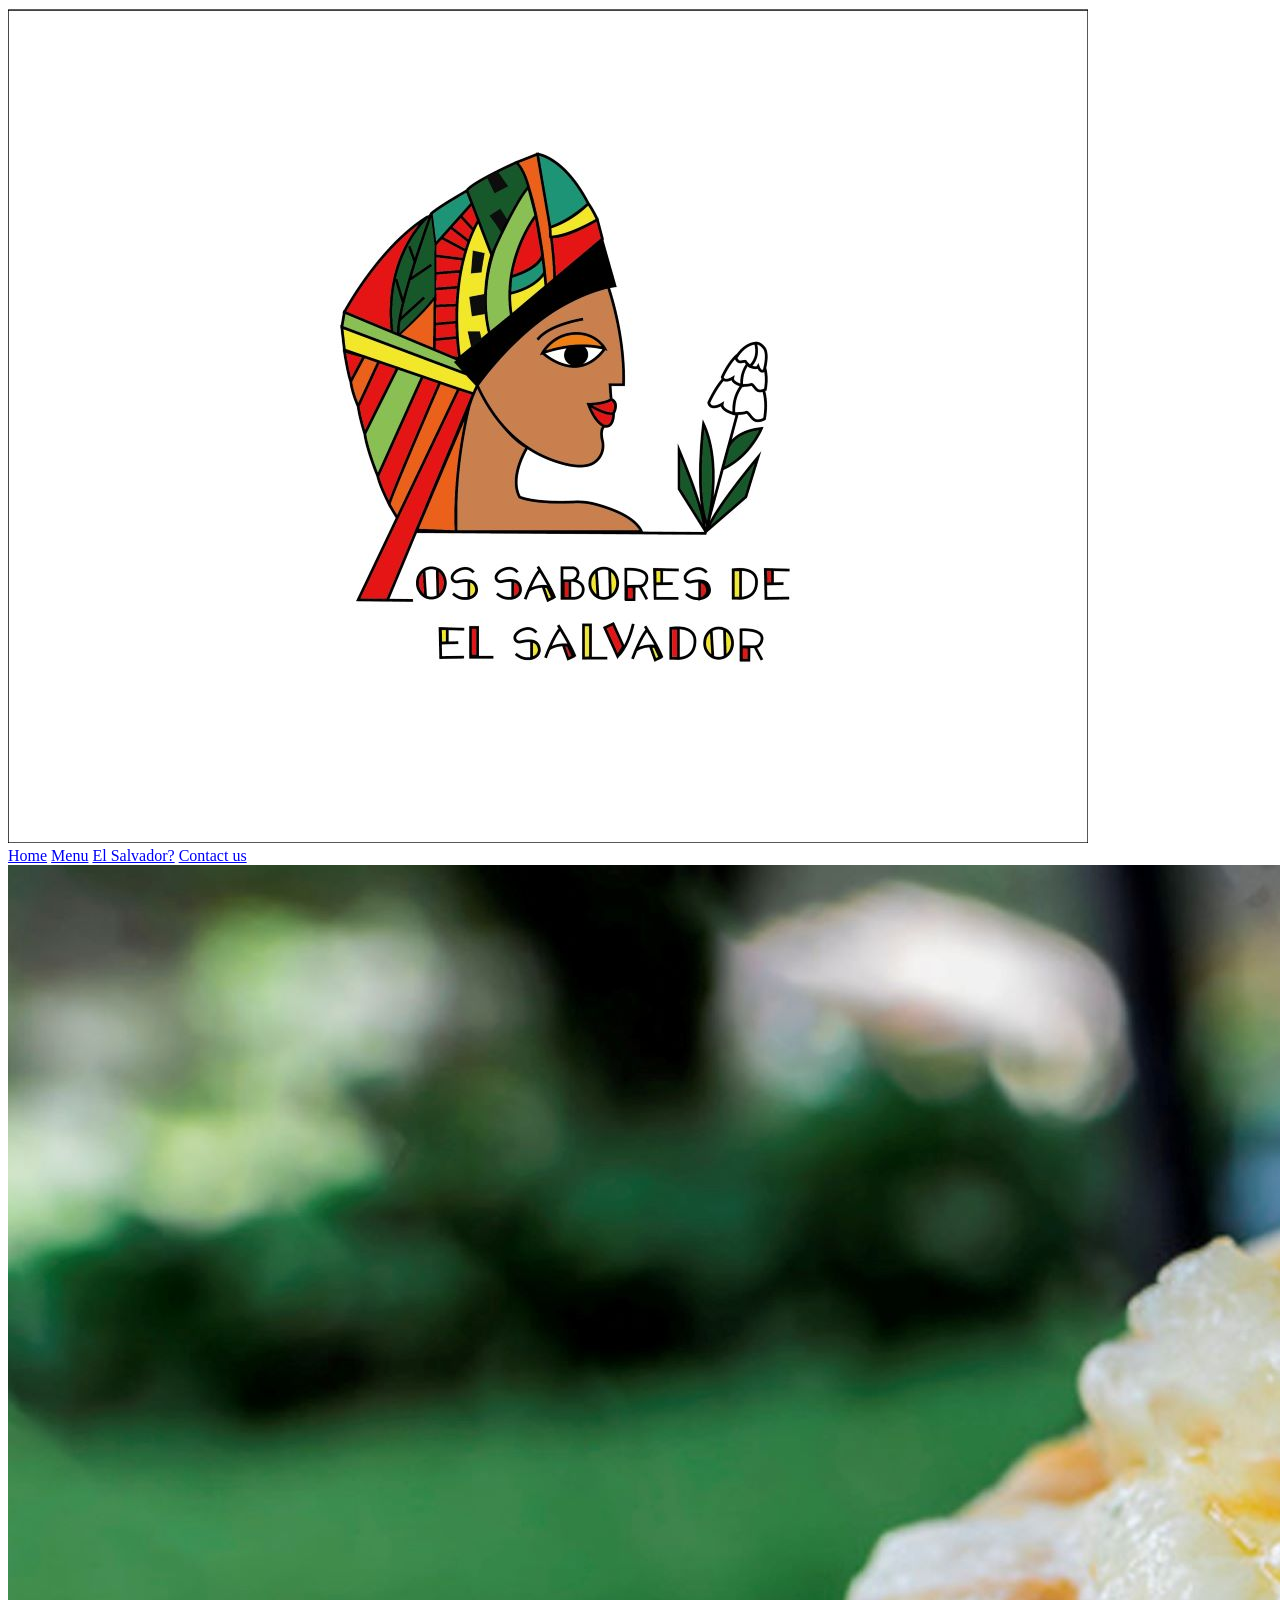
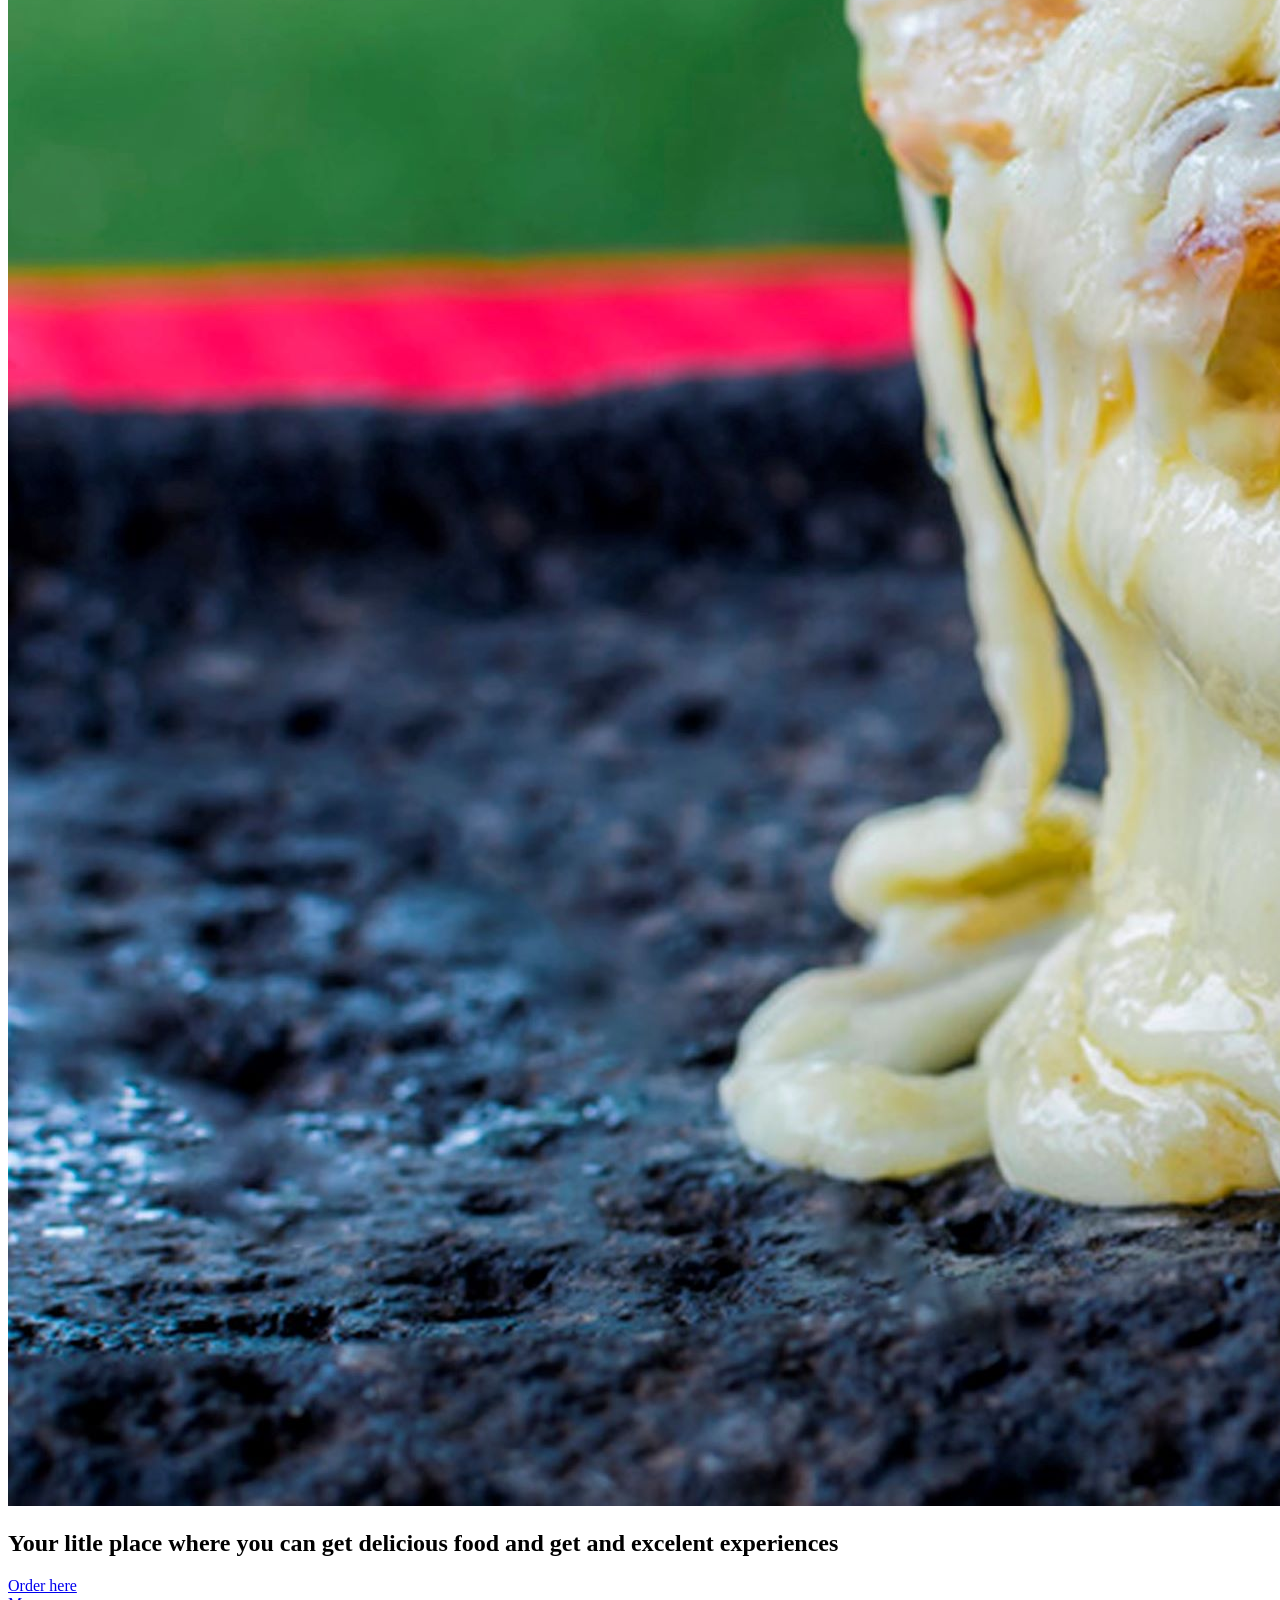
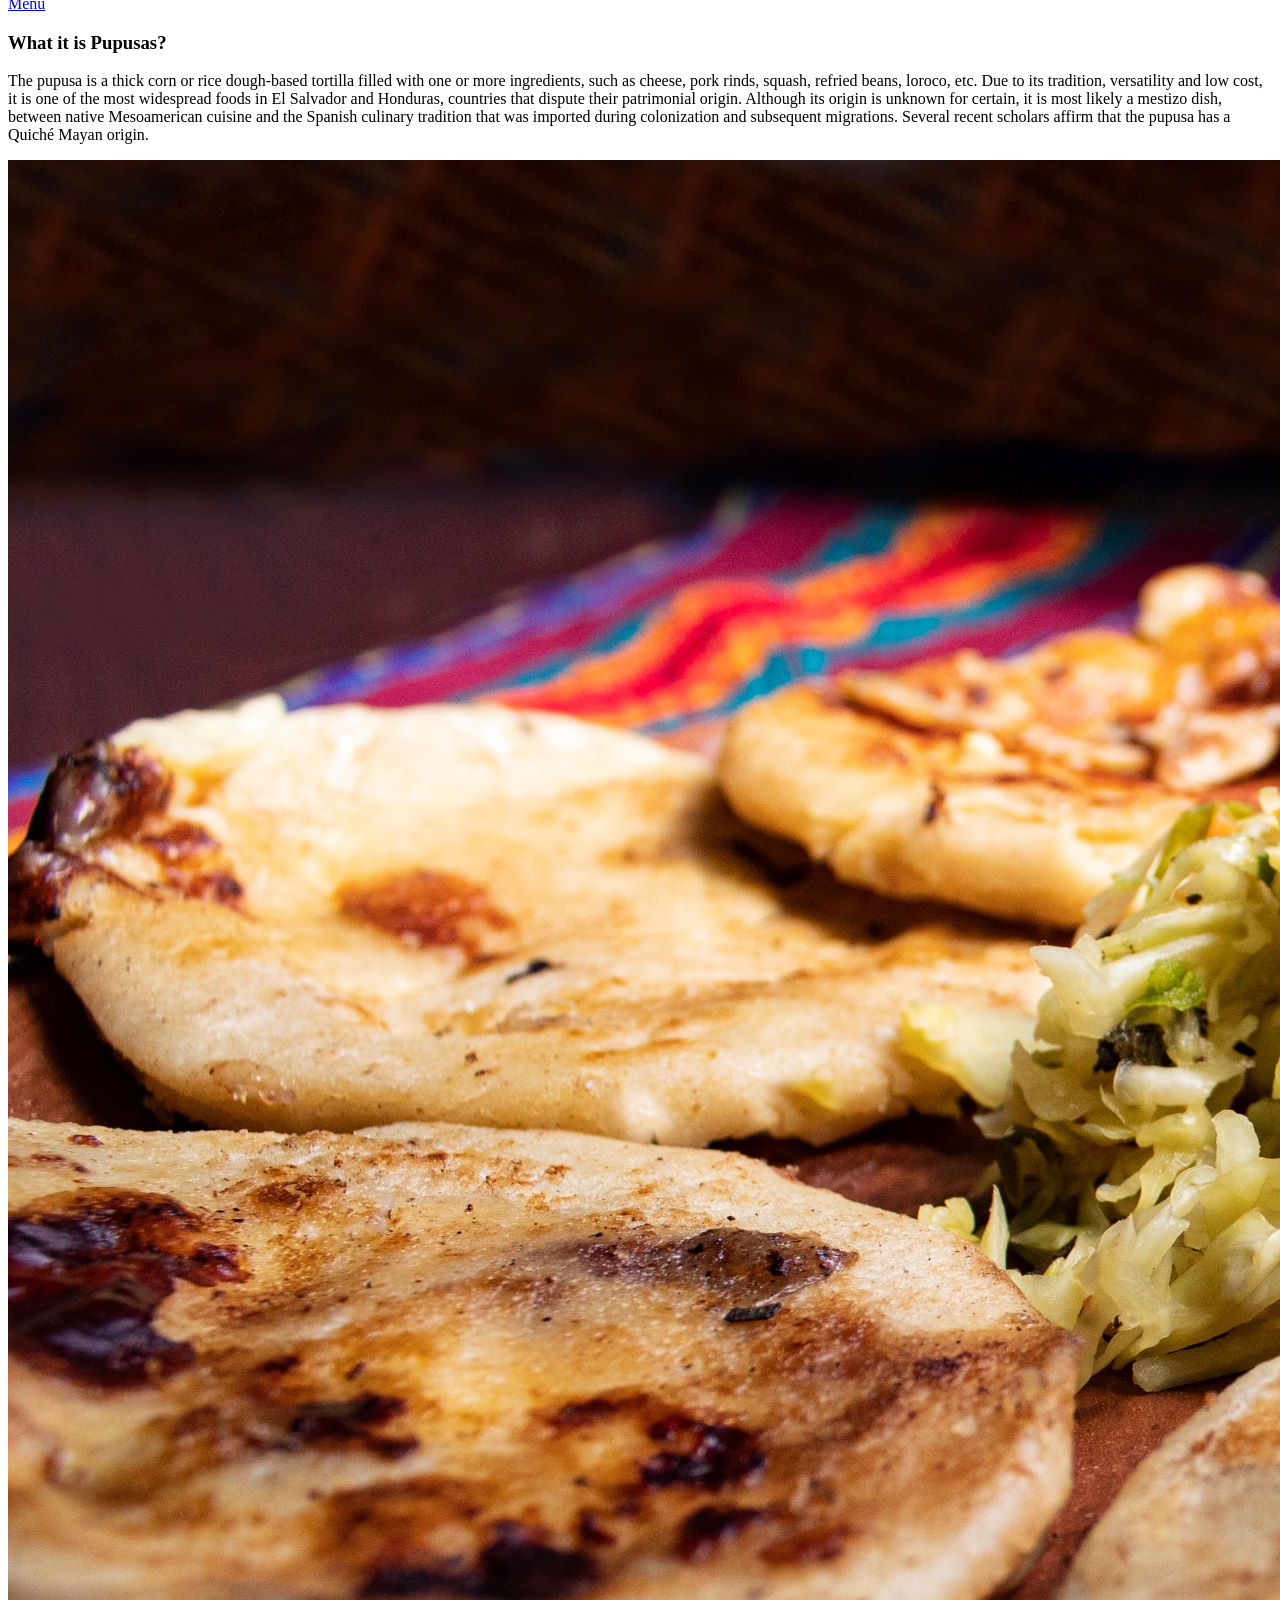
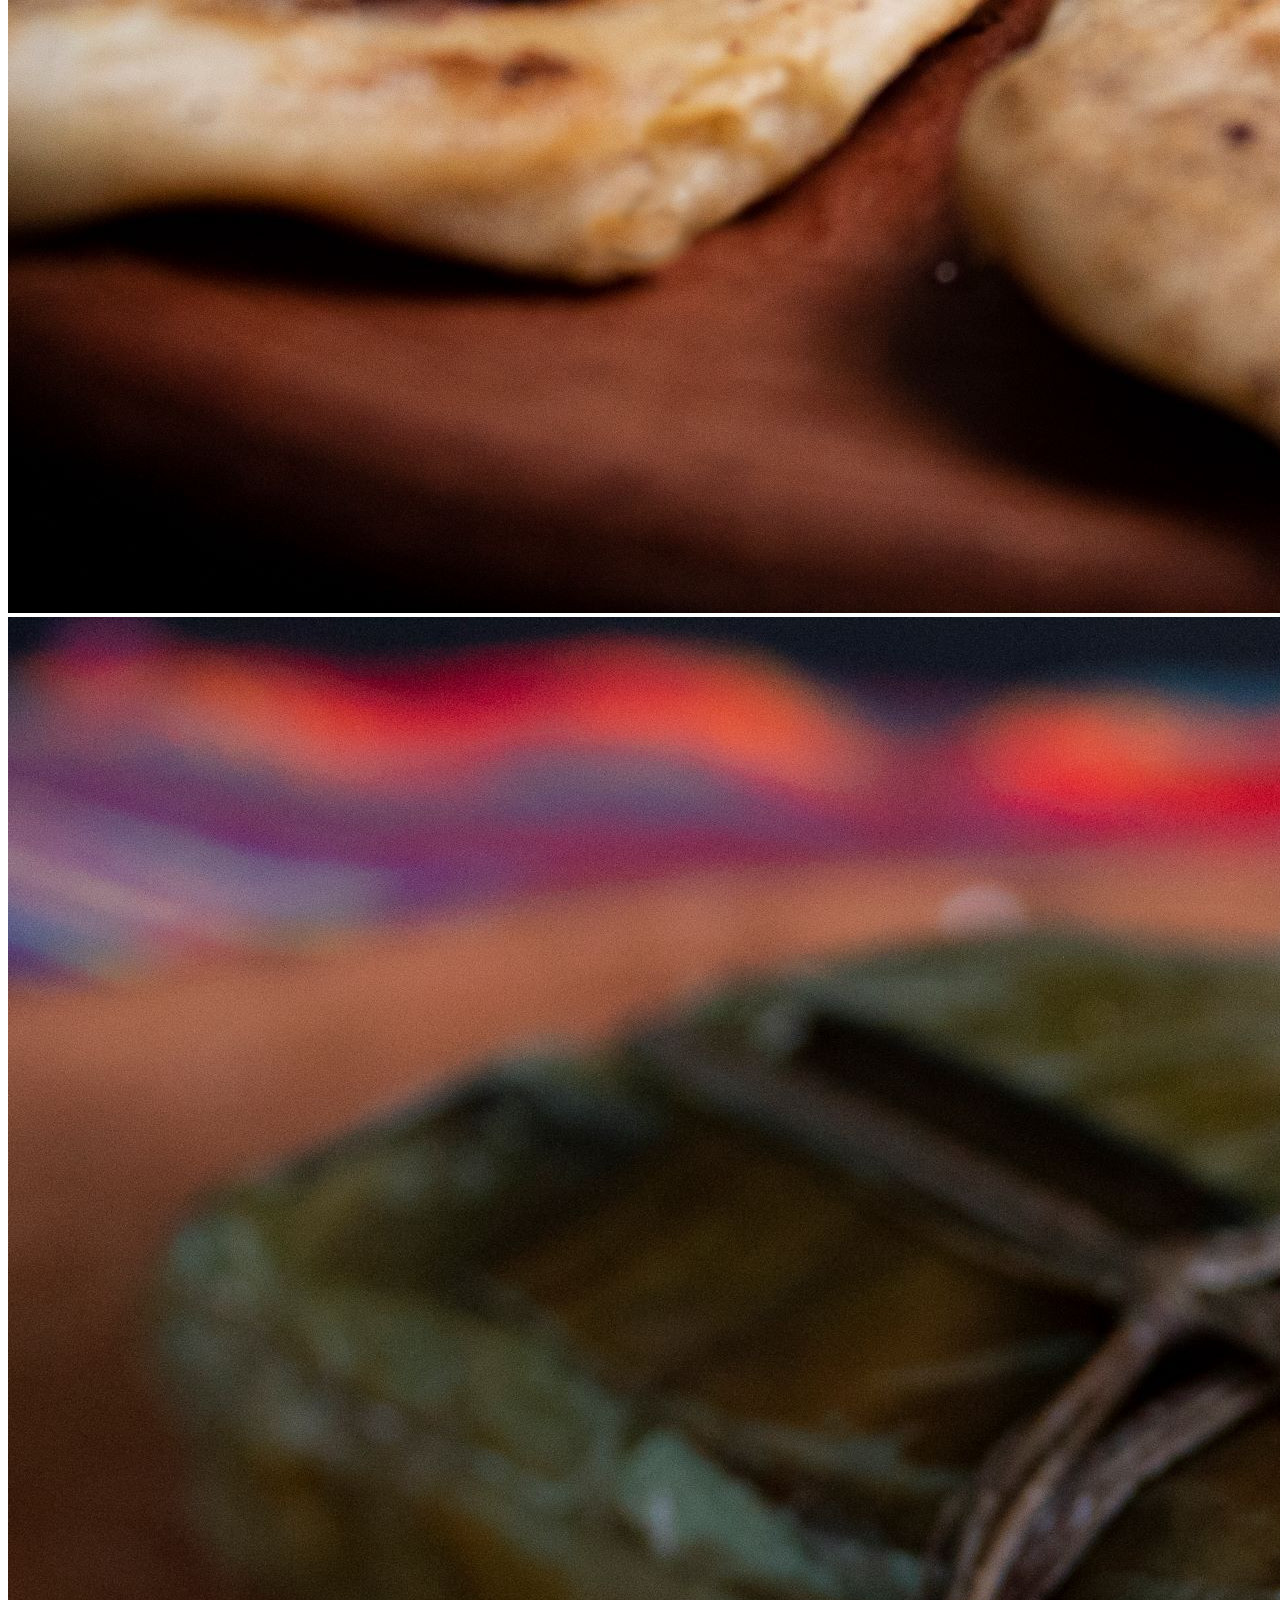
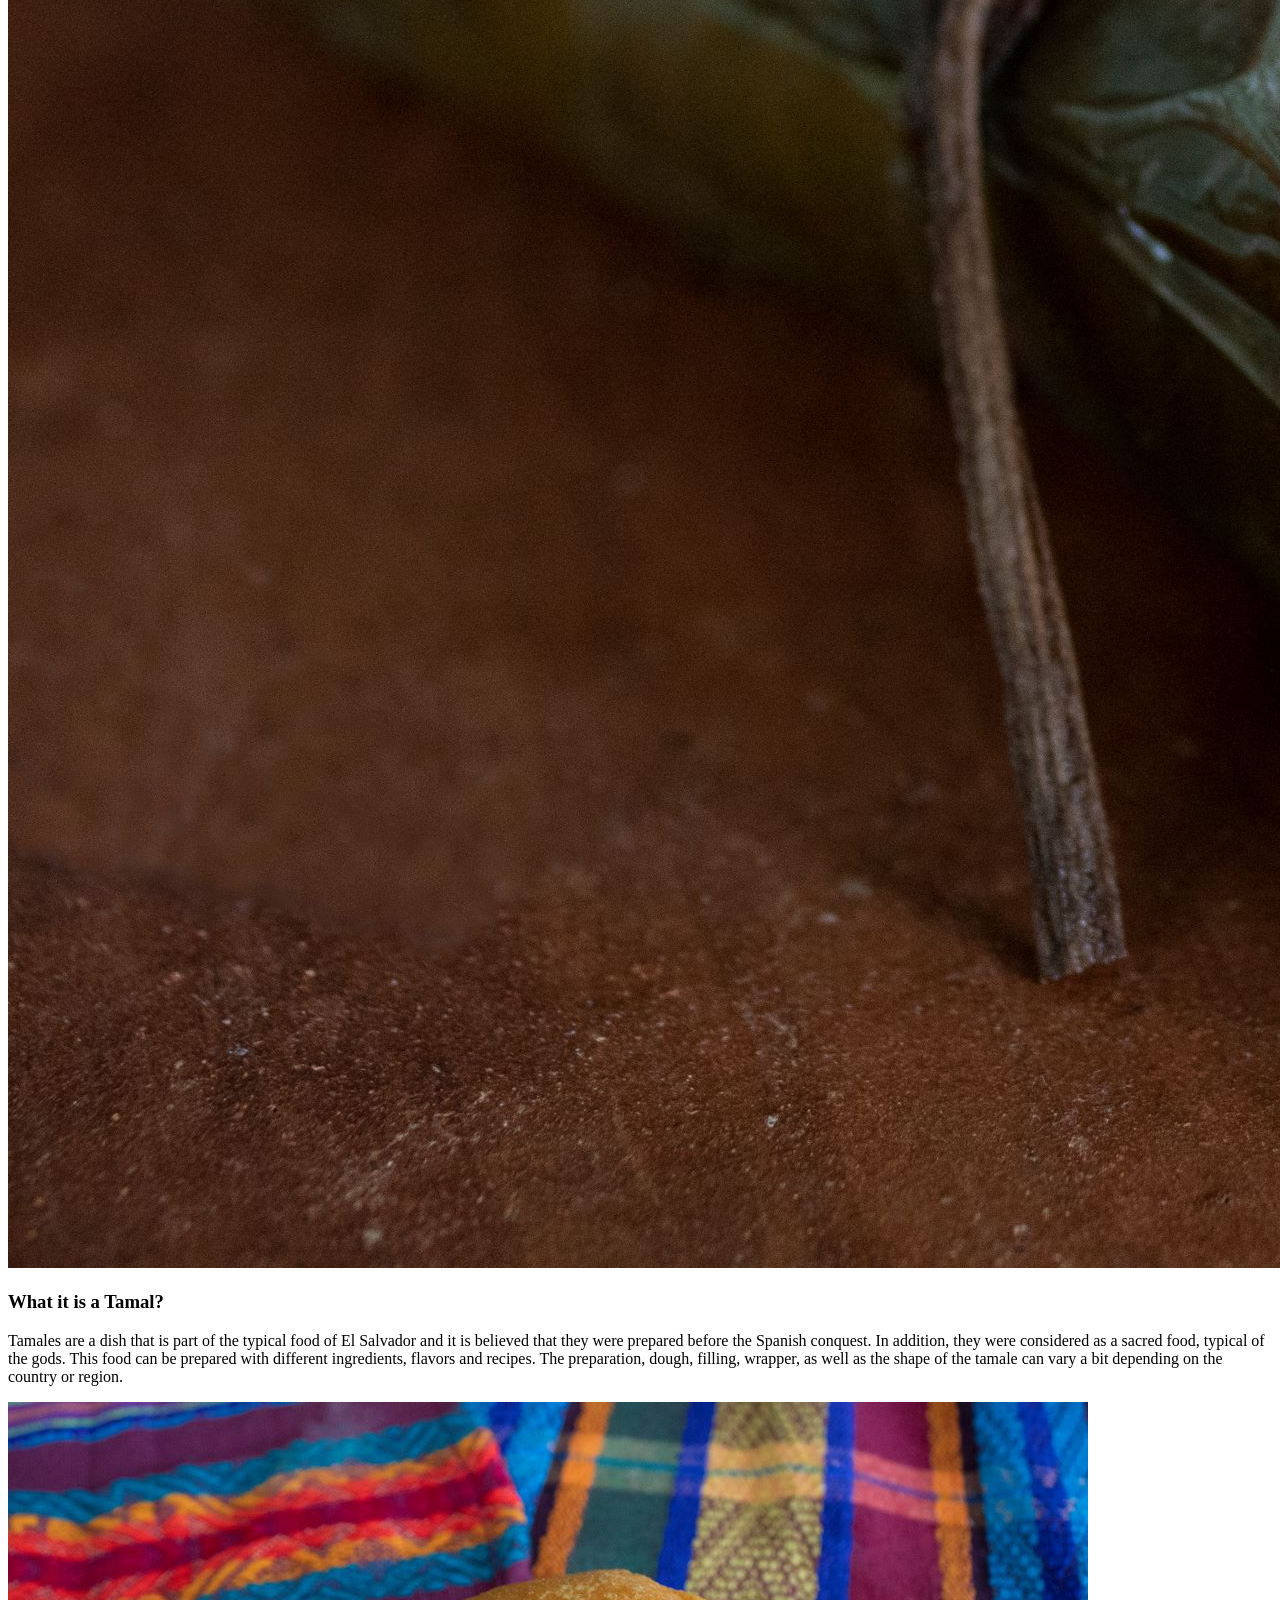
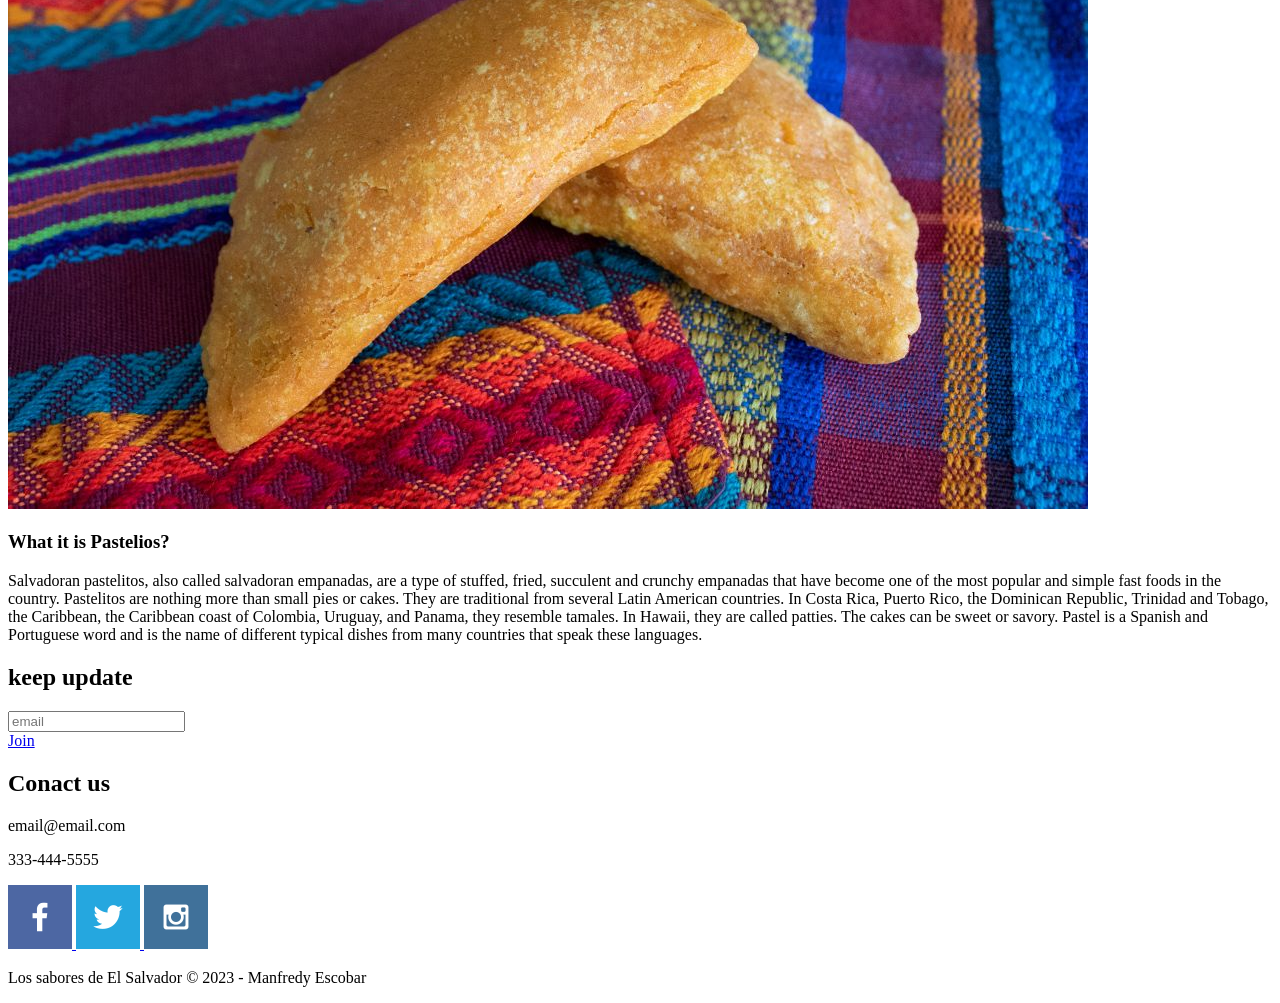
==== los_sabore_del_salvador/index.html @ 5ab83044 "week activity" ====
<!DOCTYPE html>
<html lang="en">
<head>
    <meta charset="UTF-8">
    <meta http-equiv="X-UA-Compatible" content="IE=edge" />
    <meta name="viewport" content="width=device-width, initial-scale=1.0">
    <title>Los Sabores de El Salvador</title>
    <link rel="stylesheet" href="styles/style.css">
</head>
<body>
    <div id="content">
        <header>
            <a href="index.html" id="logo_link">
                <img src="images/logo1.jpg" alt="logo_sabores">
            </a>
            <nav>
                <a href="index.html">Home</a>
                <a href="menu.html">Menu</a>
                <a href="salvador.html">El Salvador?</a>
                <a href="contactus.html">Contact us</a>
            </nav>
        </header>
        <div id="hero">
            <div id="hero-box">
                <img id="hero-img" src="images/pupusas-hero1.jpg" alt="chease pupusas"/>
            </div>
            <section id="hero-msg">
                <h1>Your litle place where you can get delicious food and get and excelent experiences</h1>
                <div class="button-box">
                    <a class="order" href="order-here.html">Order here</a>
                </div>
                <div class="button-box">
                    <a class="menu" href="menu.html">Menu</a>
                </div>
            </section>
        </div>
        <main class="home-grid">
            <section class="pupusas-descrip-card">
                <h3>What it is Pupusas?</h3>
                <p class="description-parra">
                    The pupusa is a thick corn or rice dough-based tortilla filled with one or more ingredients, such as cheese, pork rinds, squash, refried beans, loroco, etc. Due to its tradition, versatility and low cost, it is one of the most widespread foods in El Salvador and Honduras, countries that dispute their patrimonial origin. Although its origin is unknown for certain, it is most likely a mestizo dish, between native Mesoamerican cuisine and the Spanish culinary tradition that was imported during colonization and subsequent migrations. Several recent scholars affirm that the pupusa has a Quiché Mayan origin.
                </p>
            </section>
            <section class="card-img">
                <img src="images/pupusas1.jpg" alt="pupusas">
            </section>
            <section class="card-img">
                <img src="images/tamal-chicken1.jpg" alt="tamal">
            </section>
            <section class="tamal-descrip-card">
                <h3>What it is a Tamal?</h3>
                <p class="description-parra">
                    Tamales are a dish that is part of the typical food of El Salvador and it is believed that they were prepared before the Spanish conquest. In addition, they were considered as a sacred food, typical of the gods.
                    This food can be prepared with different ingredients, flavors and recipes. The preparation, dough, filling, wrapper, as well as the shape of the tamale can vary a bit depending on the country or region.
                </p>
            </section>
            <section class="card-img">
                <img src="images/pastelitos1.jpg" alt="tamal">
            </section>
            <section class="pastelito-descrip-card">
                <h3>What it is Pastelios?</h3>
                <p class="description-parra">
                    Salvadoran pastelitos, also called salvadoran empanadas, are a type of stuffed, fried, succulent and crunchy empanadas that have become one of the most popular and simple fast foods in the country.
                    Pastelitos are nothing more than small pies or cakes.

                    They are traditional from several Latin American countries. In Costa Rica, Puerto Rico, the Dominican Republic, Trinidad and Tobago, the Caribbean, the Caribbean coast of Colombia, Uruguay, and Panama, they resemble tamales.

                    In Hawaii, they are called patties.

                    The cakes can be sweet or savory.

                    Pastel is a Spanish and Portuguese word and is the name of different typical dishes from many countries that speak these languages.
                </p>
            </section>
        </main>
        <footer>
            <div class="keep-updae">
                <h2>keep update</h2>
            <input type="email" name="email" id="get-email" placeholder="email">
            <div class="button-box">
                <a class="menu" href="#">Join</a>
            </div>
            </div>
            <div class="contact">
                <h2>Conact us</h2>
                <p>email@email.com</p>
                <p>333-444-5555</p>
            </div>
            <div class="social">
                <a href="https://facebook.com" target="_blank">
                    <img src="images/facebook.png" alt="fb icon" />
                  </a>
                  <a href="https://twitter.com" target="_blank">
                    <img src="images/twitter.png" alt="twitter icon" />
                  </a>
                  <a href="https://instagram.com" target="_blank">
                    <img src="images/instagram.png" alt="instagram icon" />
                  </a>
            </div>
            <p>Los sabores de El Salvador &copy; 2023 - Manfredy Escobar</p>
        </footer>
    </div>
</body>
</html>
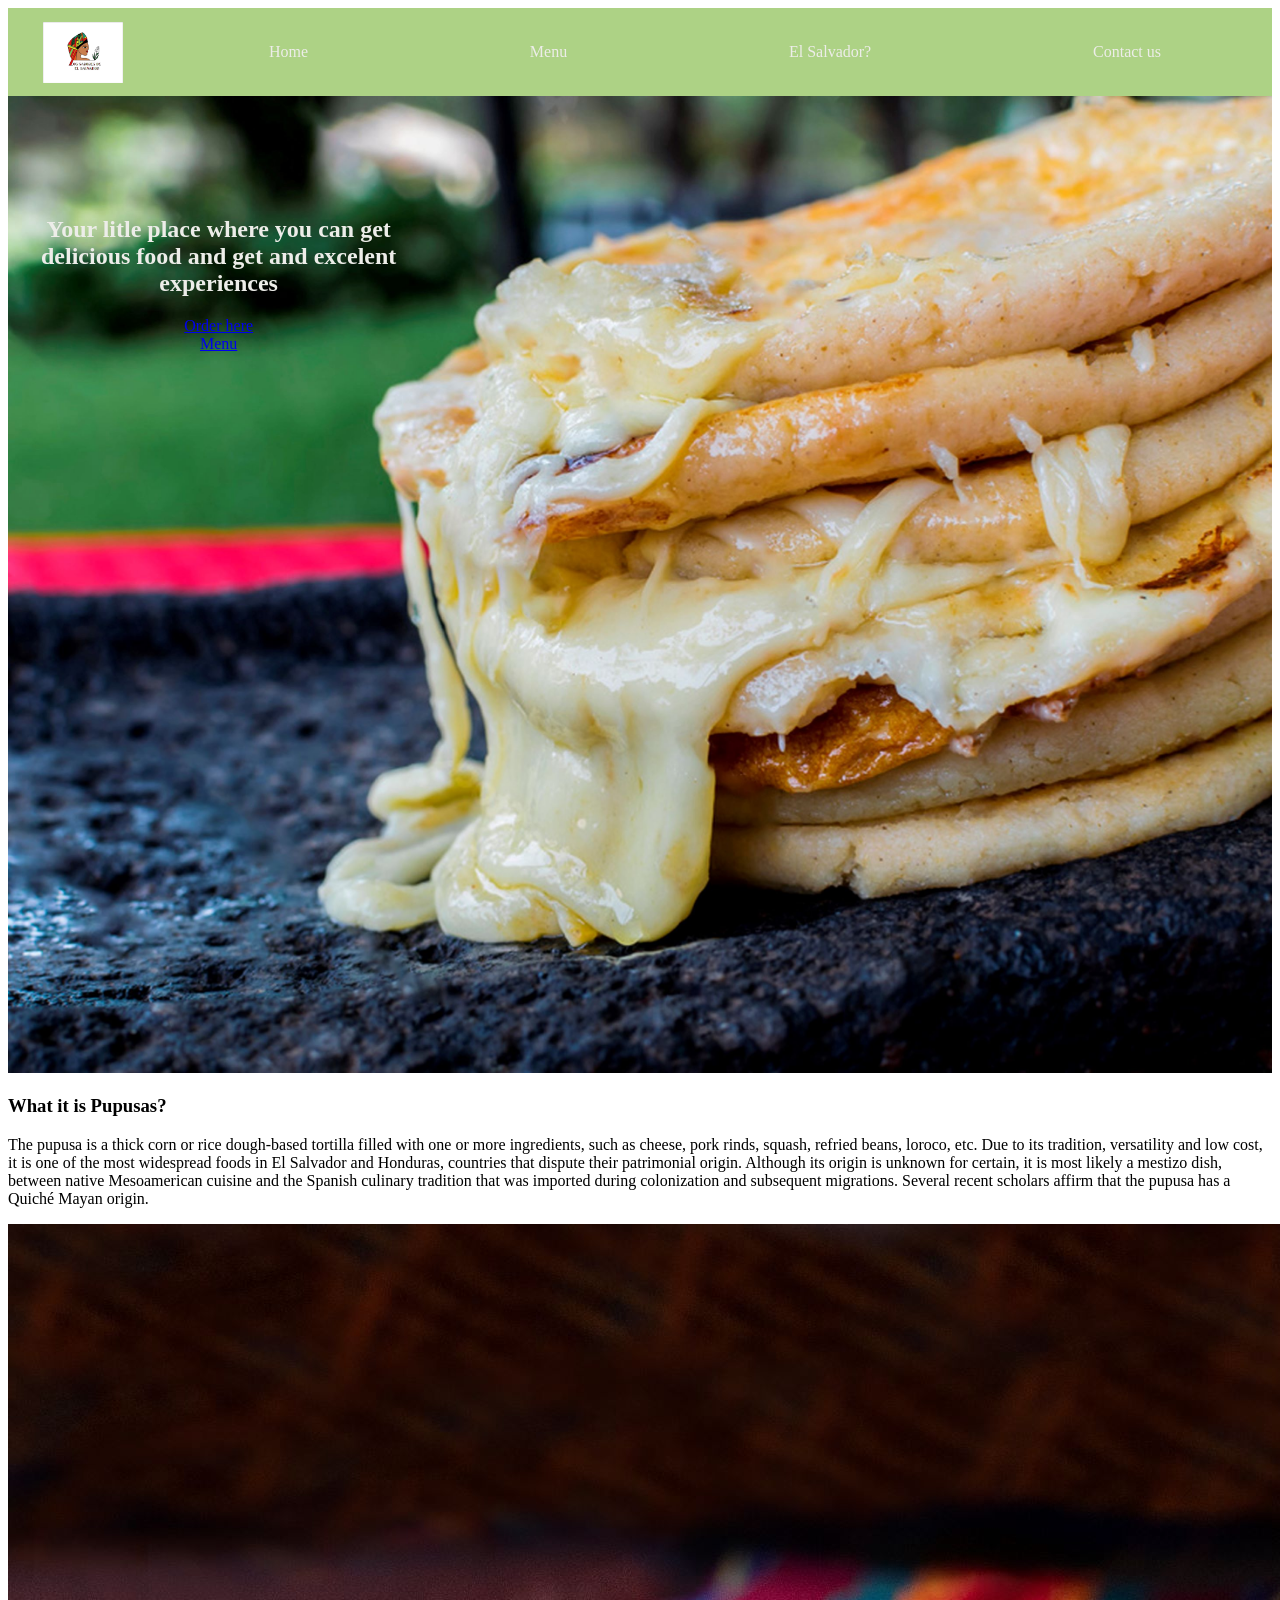
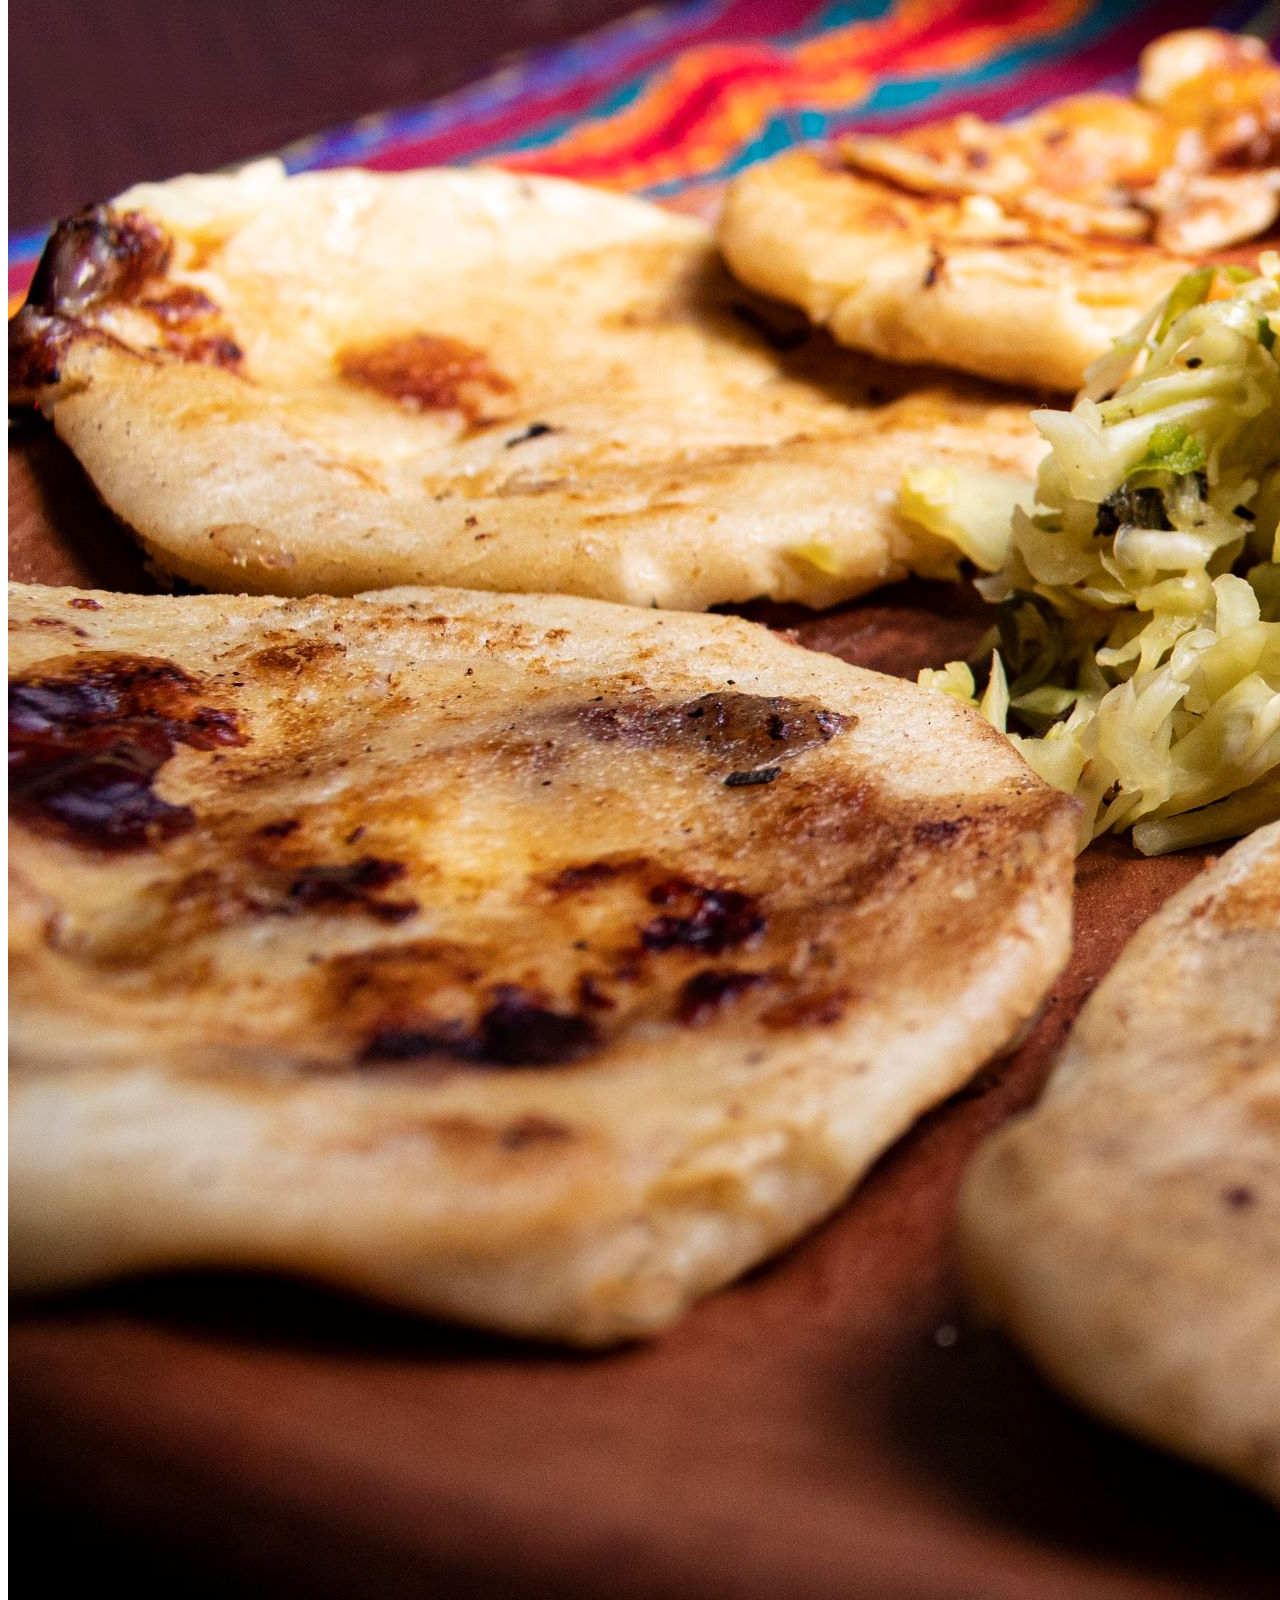
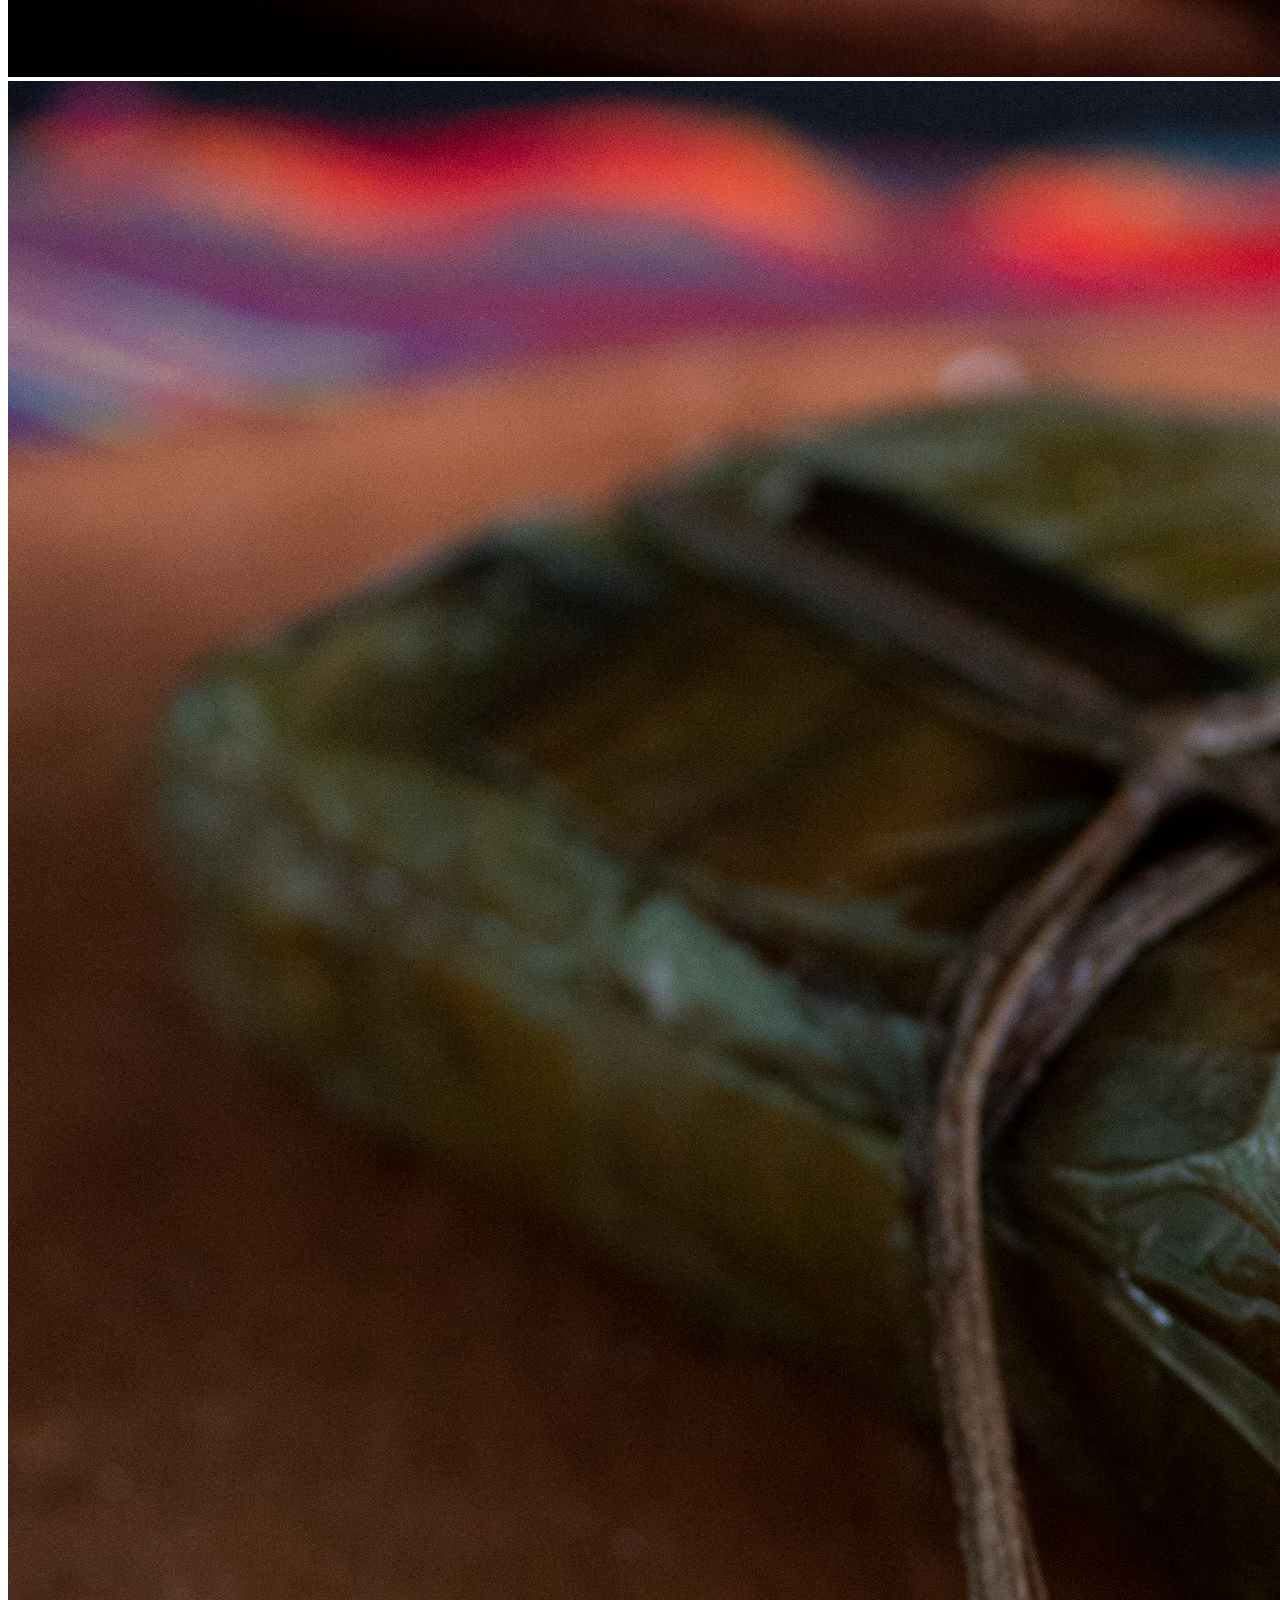
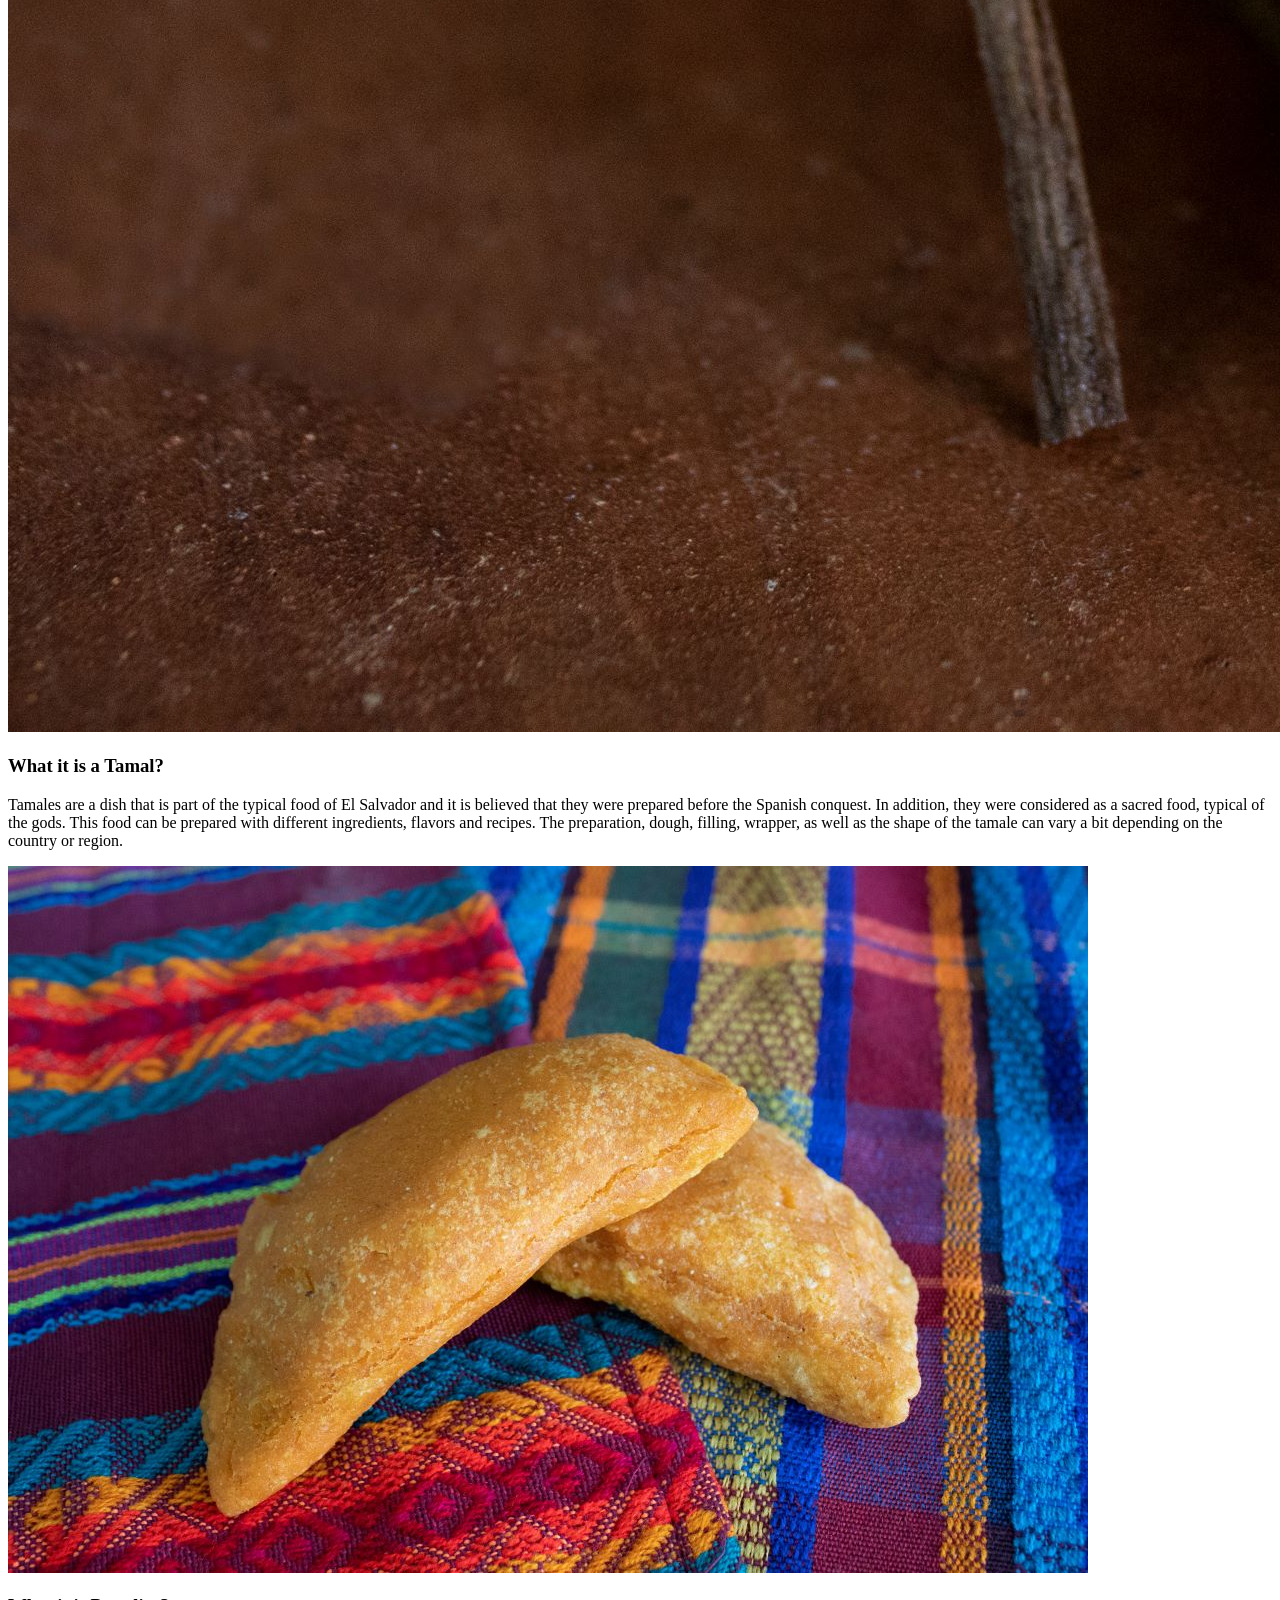
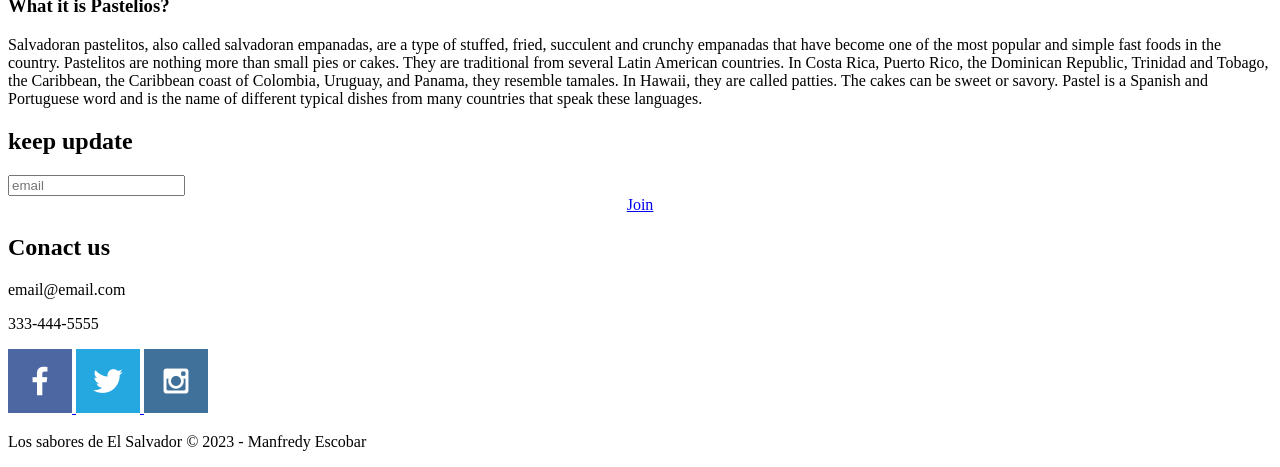
==== commit f0f6307d: "adding html and css" ====
--- a/los_sabore_del_salvador/index.html
+++ b/los_sabore_del_salvador/index.html
@@ -11,7 +11,7 @@
     <div id="content">
         <header>
             <a href="index.html" id="logo_link">
-                <img src="images/logo1.jpg" alt="logo_sabores">
+                <img class="logo" src="images/logo1.jpg" alt="logo_sabores">
             </a>
             <nav>
                 <a href="index.html">Home</a>
@@ -41,21 +41,21 @@
                     The pupusa is a thick corn or rice dough-based tortilla filled with one or more ingredients, such as cheese, pork rinds, squash, refried beans, loroco, etc. Due to its tradition, versatility and low cost, it is one of the most widespread foods in El Salvador and Honduras, countries that dispute their patrimonial origin. Although its origin is unknown for certain, it is most likely a mestizo dish, between native Mesoamerican cuisine and the Spanish culinary tradition that was imported during colonization and subsequent migrations. Several recent scholars affirm that the pupusa has a Quiché Mayan origin.
                 </p>
             </section>
-            <section class="card-img">
-                <img src="images/pupusas1.jpg" alt="pupusas">
+            <section class="pupusas-card">
+                <img class="card-img" src="images/pupusas1.jpg" alt="pupusas">
             </section>
-            <section class="card-img">
+            <section class="card-tamal">
                 <img src="images/tamal-chicken1.jpg" alt="tamal">
             </section>
-            <section class="tamal-descrip-card">
+            <section class="tamal-card">
                 <h3>What it is a Tamal?</h3>
                 <p class="description-parra">
                     Tamales are a dish that is part of the typical food of El Salvador and it is believed that they were prepared before the Spanish conquest. In addition, they were considered as a sacred food, typical of the gods.
                     This food can be prepared with different ingredients, flavors and recipes. The preparation, dough, filling, wrapper, as well as the shape of the tamale can vary a bit depending on the country or region.
                 </p>
             </section>
-            <section class="card-img">
-                <img src="images/pastelitos1.jpg" alt="tamal">
+            <section class="pastelitos-card">
+                <img class="card-img" src="images/pastelitos1.jpg" alt="tamal">
             </section>
             <section class="pastelito-descrip-card">
                 <h3>What it is Pastelios?</h3>
--- a/los_sabore_del_salvador/styles/style.css
+++ b/los_sabore_del_salvador/styles/style.css
@@ -0,0 +1,75 @@
+@import url('https://fonts.googleapis.com/css2?family=Quicksand&family=Raleway&display=swap');
+
+/* This is for the menu */ 
+#content {
+    max-width: 1600px;
+    margin: 0 auto;
+}
+
+nav a {
+    text-align: center;
+    color: #edede9;
+    text-decoration: none;
+    padding: 35px;
+
+}nav a:hover {
+    background-color: #edede9c9;
+    color: #283618;
+}
+header {
+    background-color: #8bbf53b4;
+    display: grid;
+    grid-template-columns: 150px auto;
+}
+
+nav {
+    display: flex;
+    justify-content: space-around;
+}
+
+.logo {
+    width: 80px;
+}
+
+#logo_link {
+    padding-top: 5px;
+    justify-self: center;
+    align-self: center;
+}
+
+#hero {
+    display: grid;
+    grid-template-columns: 1fr 1fr 1fr;
+    
+}
+
+#hero-box {
+    grid-column: 1/4;
+    grid-row: 1/3;
+    z-index: -1;
+}
+
+#hero-msg {
+    grid-column: 1/2;
+    grid-row: 1/2;
+    margin-top: 100px;
+}
+
+#hero-msg h1 {
+    text-align: center;
+    color: #edede9;
+}
+
+#hero-msg h4 {
+    color: white;
+    text-align: center;
+}
+
+#hero-img {
+    width: 100%;
+}
+
+.button-box {
+    text-align: center;
+}
+
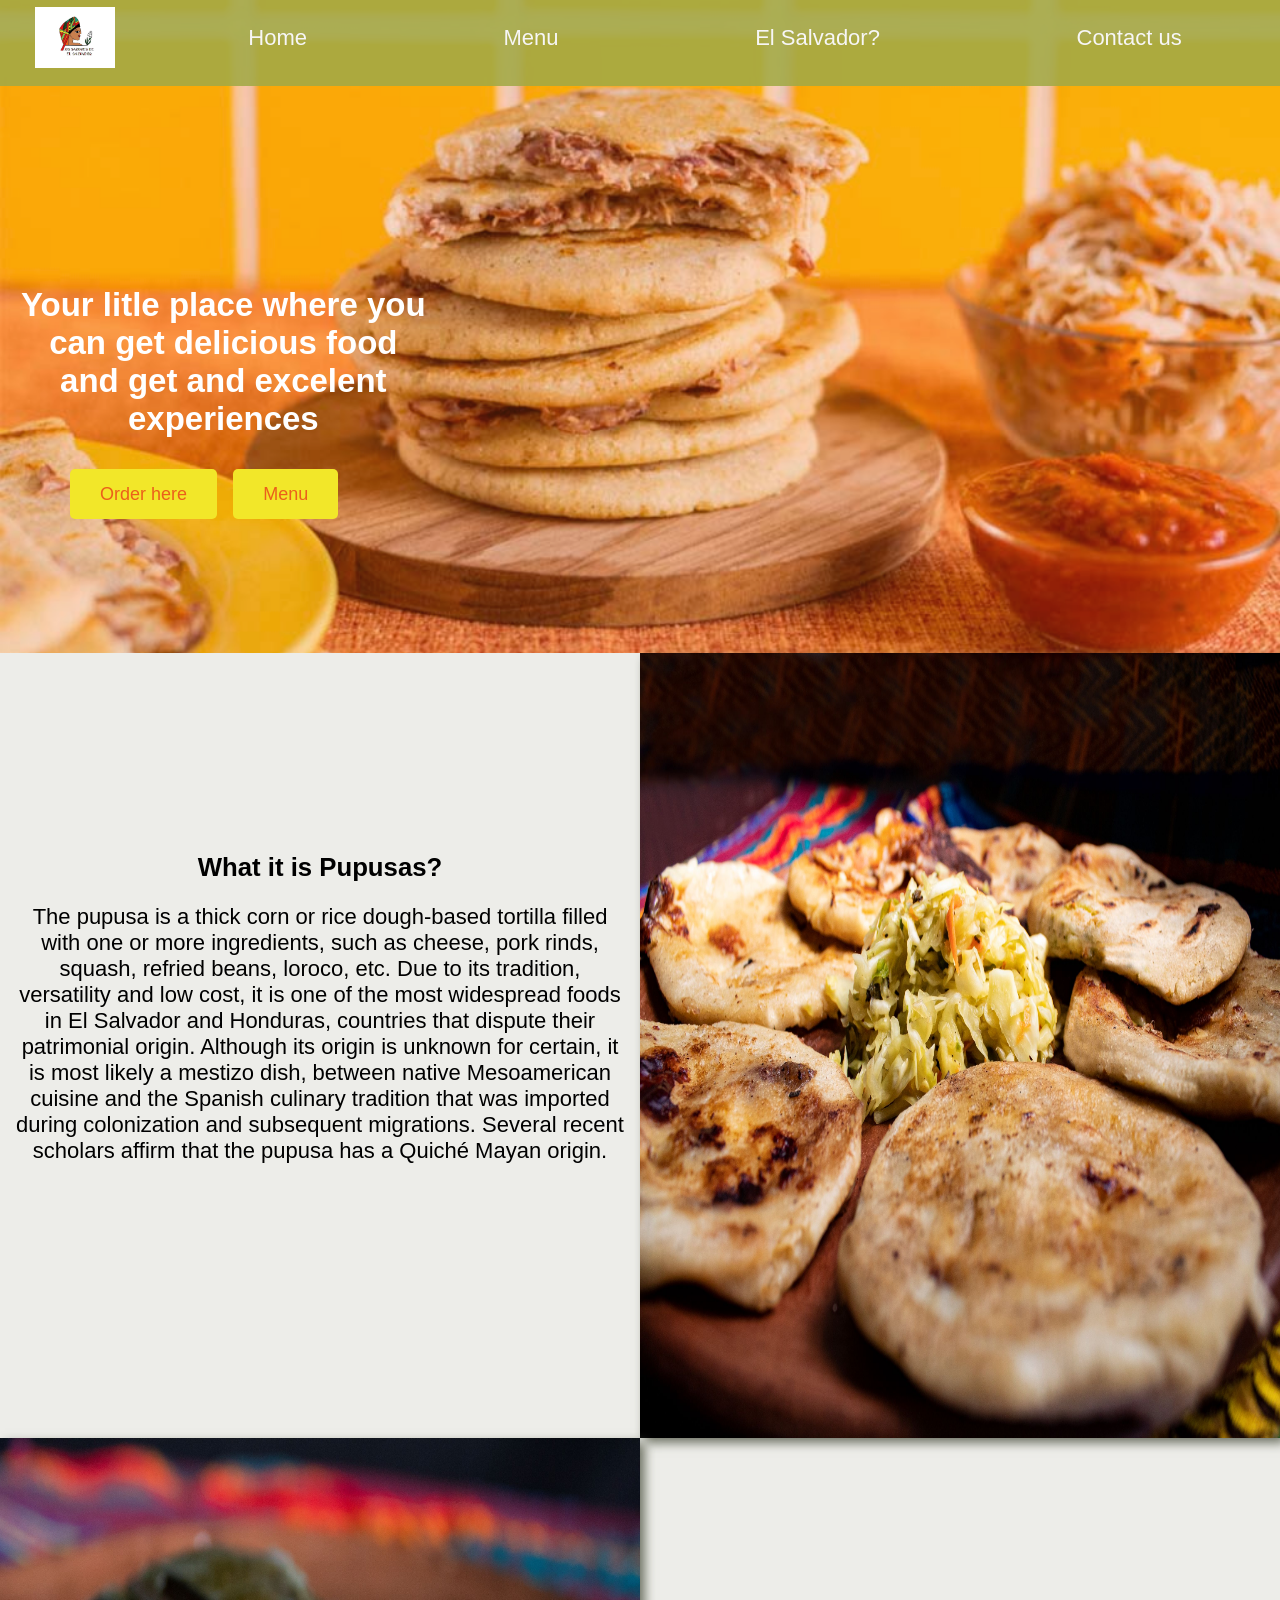
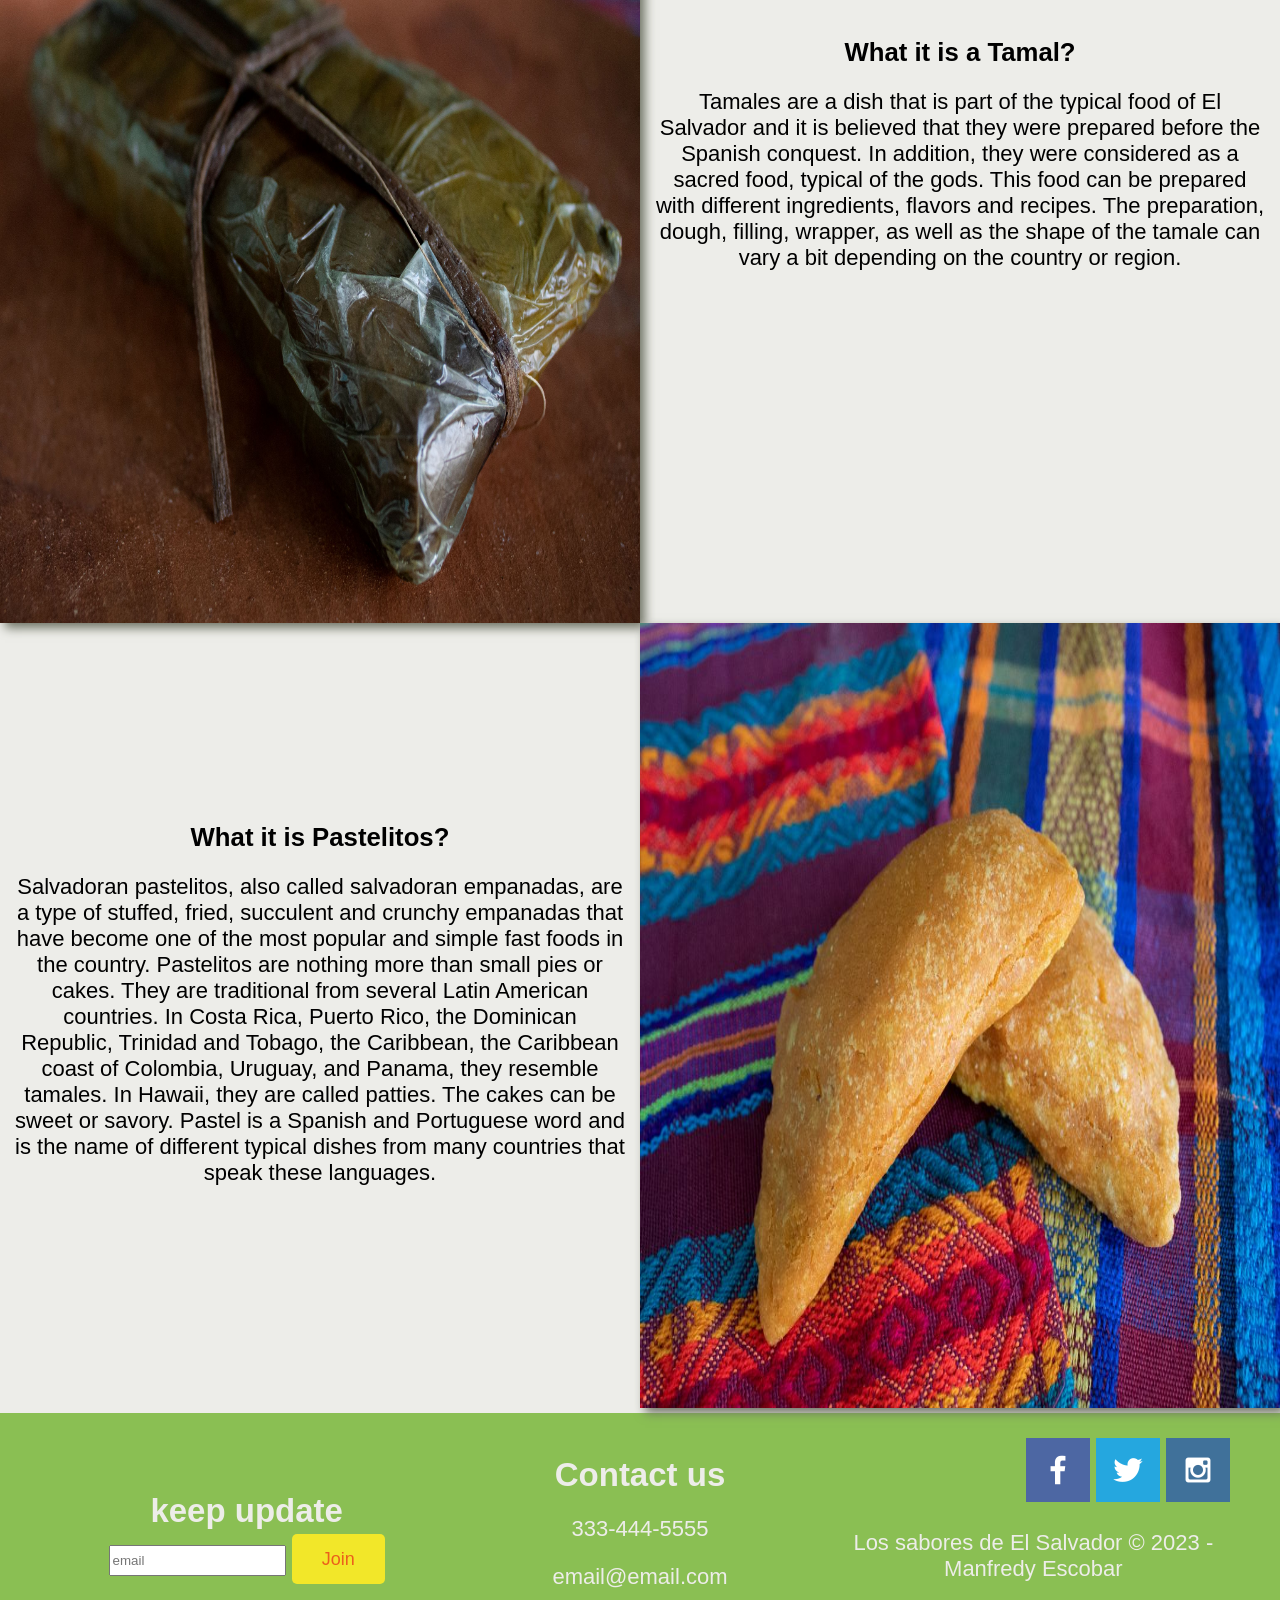
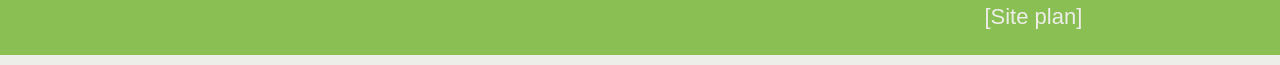
==== commit 27fe6e6b: "index complete" ====
--- a/los_sabore_del_salvador/index.html
+++ b/los_sabore_del_salvador/index.html
@@ -14,15 +14,15 @@
                 <img class="logo" src="images/logo1.jpg" alt="logo_sabores">
             </a>
             <nav>
-                <a href="index.html">Home</a>
-                <a href="menu.html">Menu</a>
-                <a href="salvador.html">El Salvador?</a>
-                <a href="contactus.html">Contact us</a>
+                <a href="index.html" class="index">Home</a>
+                <a href="menu.html" class="menu_nav">Menu</a>
+                <a href="salvador.html" class="salvador">El Salvador?</a>
+                <a href="contactus.html" class="contac">Contact us</a>
             </nav>
         </header>
         <div id="hero">
             <div id="hero-box">
-                <img id="hero-img" src="images/pupusas-hero1.jpg" alt="chease pupusas"/>
+                <img id="hero-img" src="images/pupusas-guanacas.jpg" alt="chease pupusas"/>
             </div>
             <section id="hero-msg">
                 <h1>Your litle place where you can get delicious food and get and excelent experiences</h1>
@@ -41,24 +41,21 @@
                     The pupusa is a thick corn or rice dough-based tortilla filled with one or more ingredients, such as cheese, pork rinds, squash, refried beans, loroco, etc. Due to its tradition, versatility and low cost, it is one of the most widespread foods in El Salvador and Honduras, countries that dispute their patrimonial origin. Although its origin is unknown for certain, it is most likely a mestizo dish, between native Mesoamerican cuisine and the Spanish culinary tradition that was imported during colonization and subsequent migrations. Several recent scholars affirm that the pupusa has a Quiché Mayan origin.
                 </p>
             </section>
-            <section class="pupusas-card">
+            <div class="pupusas-card">
                 <img class="card-img" src="images/pupusas1.jpg" alt="pupusas">
-            </section>
-            <section class="card-tamal">
-                <img src="images/tamal-chicken1.jpg" alt="tamal">
-            </section>
-            <section class="tamal-card">
+            </div>
+            <div class="card-tamal">
+                <img class="card-img" src="images/tamal-chicken1.jpg" alt="tamal">
+            </div>
+            <section  class="tamal-descrip-card">
                 <h3>What it is a Tamal?</h3>
                 <p class="description-parra">
                     Tamales are a dish that is part of the typical food of El Salvador and it is believed that they were prepared before the Spanish conquest. In addition, they were considered as a sacred food, typical of the gods.
                     This food can be prepared with different ingredients, flavors and recipes. The preparation, dough, filling, wrapper, as well as the shape of the tamale can vary a bit depending on the country or region.
                 </p>
             </section>
-            <section class="pastelitos-card">
-                <img class="card-img" src="images/pastelitos1.jpg" alt="tamal">
-            </section>
             <section class="pastelito-descrip-card">
-                <h3>What it is Pastelios?</h3>
+                <h3>What it is Pastelitos?</h3>
                 <p class="description-parra">
                     Salvadoran pastelitos, also called salvadoran empanadas, are a type of stuffed, fried, succulent and crunchy empanadas that have become one of the most popular and simple fast foods in the country.
                     Pastelitos are nothing more than small pies or cakes.
@@ -72,19 +69,23 @@
                     Pastel is a Spanish and Portuguese word and is the name of different typical dishes from many countries that speak these languages.
                 </p>
             </section>
+            <div class="pastelitos-card">
+                <img class="card-img" src="images/pastelitos1.jpg" alt="tamal">
+            </div>
         </main>
         <footer>
             <div class="keep-updae">
                 <h2>keep update</h2>
-            <input type="email" name="email" id="get-email" placeholder="email">
+            <input class="email_get" type="email" name="email" id="get-email" placeholder="email">
             <div class="button-box">
                 <a class="menu" href="#">Join</a>
             </div>
             </div>
             <div class="contact">
-                <h2>Conact us</h2>
+                <h2>Contact us</h2>
+                <p>333-444-5555</p>
                 <p>email@email.com</p>
-                <p>333-444-5555</p>
+
             </div>
             <div class="social">
                 <a href="https://facebook.com" target="_blank">
@@ -97,7 +98,10 @@
                     <img src="images/instagram.png" alt="instagram icon" />
                   </a>
             </div>
-            <p>Los sabores de El Salvador &copy; 2023 - Manfredy Escobar</p>
+            <div class="foo_info">
+                <p>Los sabores de El Salvador &copy; 2023 - Manfredy Escobar</p>
+                <a href="site-plan-sabores.html">[Site plan]</a>
+            </div>
         </footer>
     </div>
 </body>
--- a/los_sabore_del_salvador/styles/style.css
+++ b/los_sabore_del_salvador/styles/style.css
@@ -1,14 +1,14 @@
 @import url('https://fonts.googleapis.com/css2?family=Quicksand&family=Raleway&display=swap');
 
-/* This is for the menu */ 
 #content {
     max-width: 1600px;
     margin: 0 auto;
 }
+/* This is for the menu */ 
 
 nav a {
     text-align: center;
-    color: #edede9;
+    color: #f7f6f6;
     text-decoration: none;
     padding: 35px;
 
@@ -17,10 +17,12 @@
     color: #283618;
 }
 header {
-    background-color: #8bbf53b4;
+    background-color: #8bbf53e0;
     display: grid;
     grid-template-columns: 150px auto;
+    margin-top: -10px;
 }
+
 
 nav {
     display: flex;
@@ -29,6 +31,7 @@
 
 .logo {
     width: 80px;
+    border-style: none !important;
 }
 
 #logo_link {
@@ -37,10 +40,19 @@
     align-self: center;
 }
 
+
+/* Hero */
+
+#hero-img {
+    width: 100%;
+    height: 100%;
+}
+
 #hero {
     display: grid;
     grid-template-columns: 1fr 1fr 1fr;
-    
+    background-color: #eb601b3a;
+    margin-top: -100px;
 }
 
 #hero-box {
@@ -51,25 +63,135 @@
 
 #hero-msg {
     grid-column: 1/2;
-    grid-row: 1/2;
+    grid-row: 1/3;
     margin-top: 100px;
+    margin-left: 20px;
 }
 
 #hero-msg h1 {
+    margin-top: 200px;
     text-align: center;
-    color: #edede9;
+    color: white;
 }
 
-#hero-msg h4 {
-    color: white;
+/* button section */
+
+.button-box {
+    display: inline-block;
+    text-align: center;
+    margin-top: 15px;
+
+}
+
+.order{
+    margin-left: 50px;
+    margin-right: 10px;
+}
+
+.order, .menu {
+    background-color: #F2E729;
+    color: #EB601B;
+    text-decoration: none;
+    font-size: 18px;
+    padding: 15px 30px;
+    margin-top: 50px;
+    border-radius: 5px;
+}
+
+.order:hover, .menu:hover {
+    background-color: #EB601B;
+    color: #F2E729;
+}
+
+/*body section*/
+
+h2, h3 {
+    margin: 0;
+}
+
+main section {
     text-align: center;
 }
 
-#hero-img {
-    width: 100%;
+body {
+    background-color: #edede9;
+    font-size: 22px;
+    font-family: "Quicksand", Helvetica, sans-serif;
+    margin: 0;
+    padding: 0;
 }
 
-.button-box {
+.home-grid {
+    display: grid;
+    grid-template-columns: 1fr 1fr;
+    grid-template-rows: 1fr 1fr 1fr;
+}
+
+.card-img {
+    width: 100%;
+    height: 100%;
+    transition: transform .5s;
+    box-shadow: 5px 5px 10px #6f7364;
+}
+
+.card-img:hover {
+    transform: scale(1.1);
+}
+
+.pupusas-descrip-card, .tamal-descrip-card, .pastelito-descrip-card{
+    margin: 200px 15px;
+}
+
+h1, h2, h3 {
+    font-family: "Raleway", Helvetica, sans-serif;
+}
+
+/* Footer */
+
+footer {
+    background-color: #8ABF53;
+    color: #edede9;
+    margin-top: 5px;
+    padding: 25px 50px;
+    display: grid;
+    justify-content: space-around;
+    align-items: center;
+    grid-template-columns: 1fr 1fr 1fr;
+}
+
+.foo_info{
+    grid-column: 3/4;
+    grid-row: 2/3;
     text-align: center;
 }
 
+.keep-updae {
+    grid-column: 1/2;
+    grid-row: 1/3;
+    text-align: center;
+}
+
+.contact {
+    grid-column: 2/3;
+    grid-row: 1/3;
+    text-align: center;
+}
+
+.social {
+    text-align: right;
+}
+
+footer a {
+    color: #edede9;
+    text-decoration: none;
+}
+
+footer a:hover {
+    background-color: #edede9;
+    color: #283618;
+    text-decoration: underline;
+}
+
+.email_get {
+    height: 25px;
+}
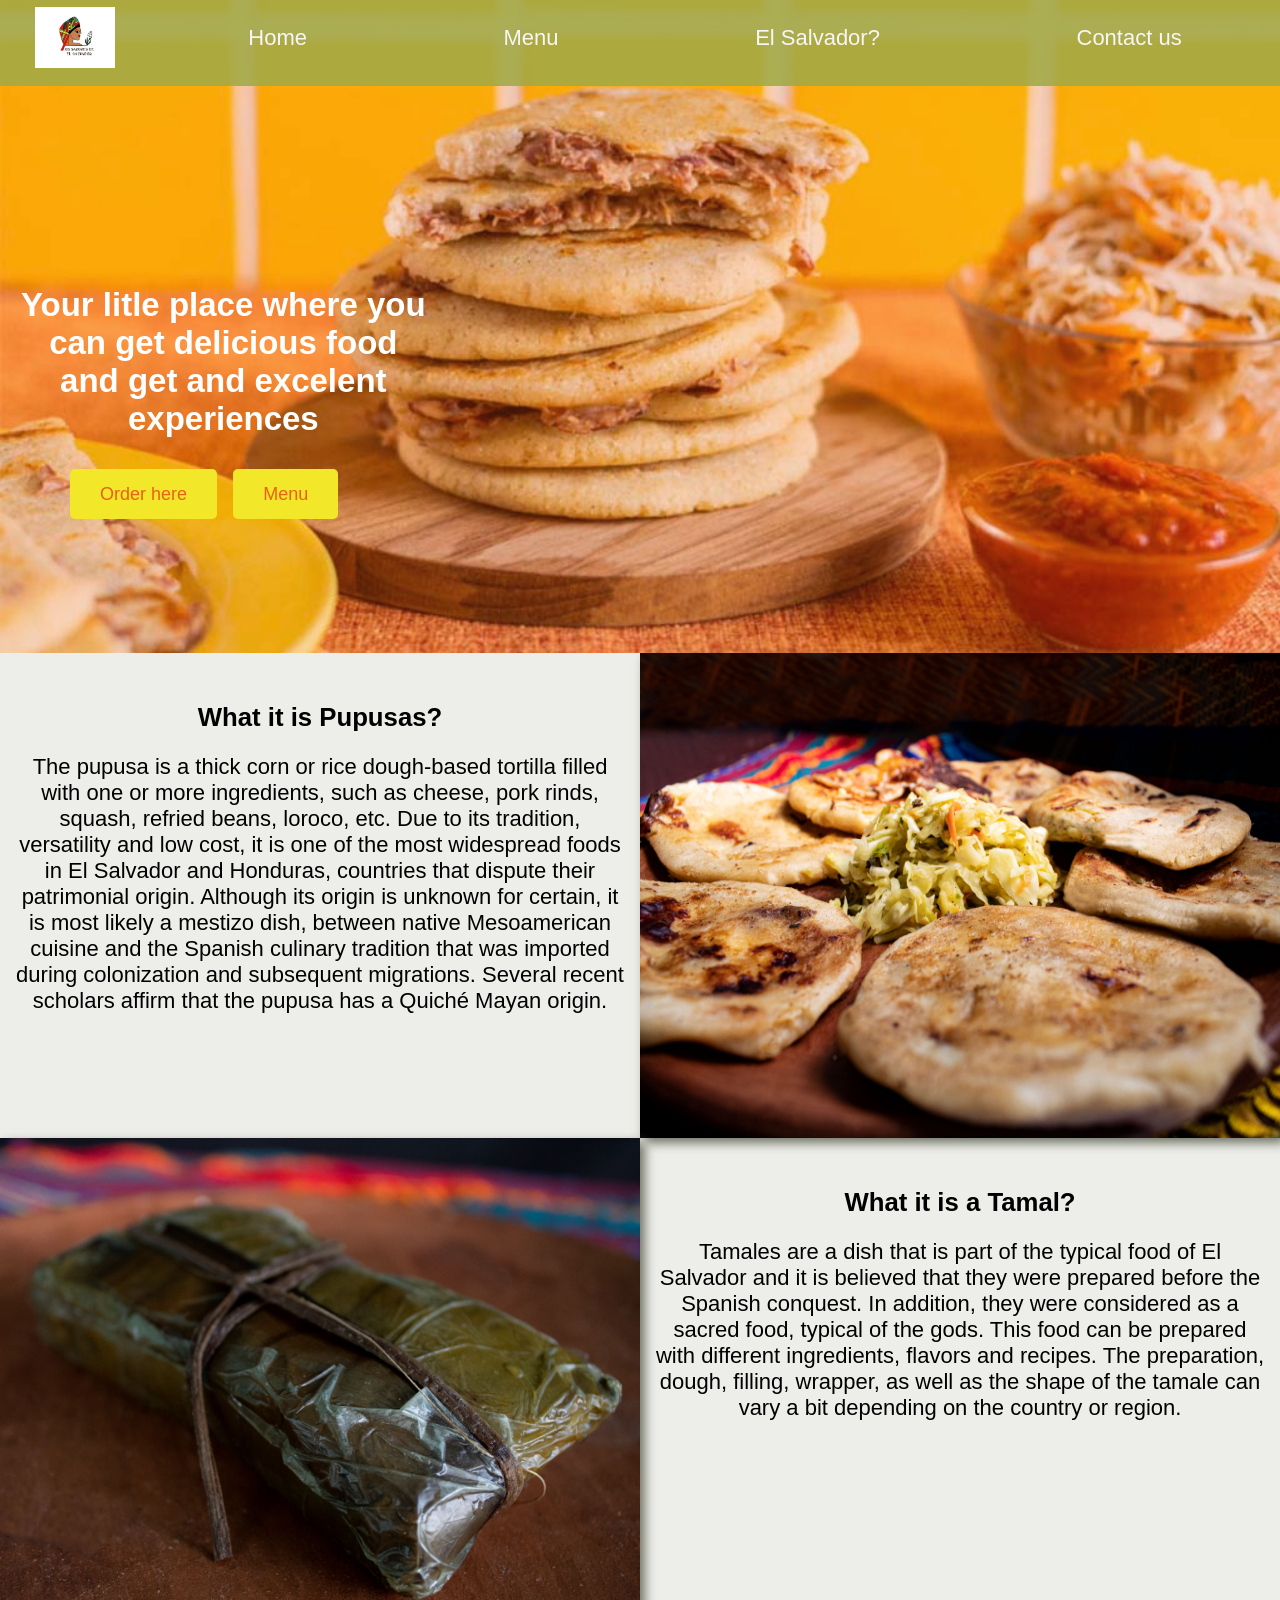
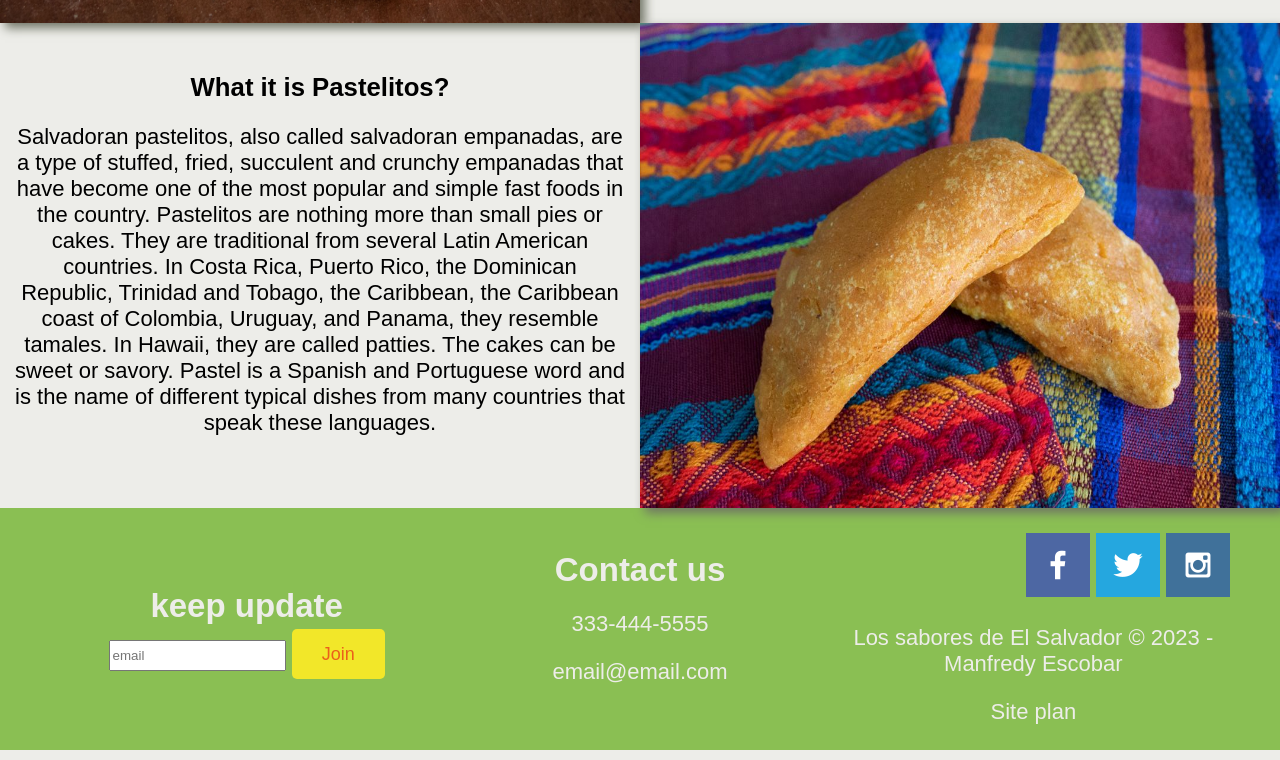
==== commit e53b3646: "delete square breakets and img hover" ====
--- a/los_sabore_del_salvador/index.html
+++ b/los_sabore_del_salvador/index.html
@@ -100,7 +100,7 @@
             </div>
             <div class="foo_info">
                 <p>Los sabores de El Salvador &copy; 2023 - Manfredy Escobar</p>
-                <a href="site-plan-sabores.html">[Site plan]</a>
+                <a href="site-plan-sabores.html">Site plan</a>
             </div>
         </footer>
     </div>
--- a/los_sabore_del_salvador/styles/style.css
+++ b/los_sabore_del_salvador/styles/style.css
@@ -14,7 +14,7 @@
 
 }nav a:hover {
     background-color: #edede9c9;
-    color: #283618;
+    color: #8bbf53e0;
 }
 header {
     background-color: #8bbf53e0;
@@ -134,12 +134,8 @@
     box-shadow: 5px 5px 10px #6f7364;
 }
 
-.card-img:hover {
-    transform: scale(1.1);
-}
-
 .pupusas-descrip-card, .tamal-descrip-card, .pastelito-descrip-card{
-    margin: 200px 15px;
+    margin: 50px 15px;
 }
 
 h1, h2, h3 {
@@ -151,7 +147,6 @@
 footer {
     background-color: #8ABF53;
     color: #edede9;
-    margin-top: 5px;
     padding: 25px 50px;
     display: grid;
     justify-content: space-around;
